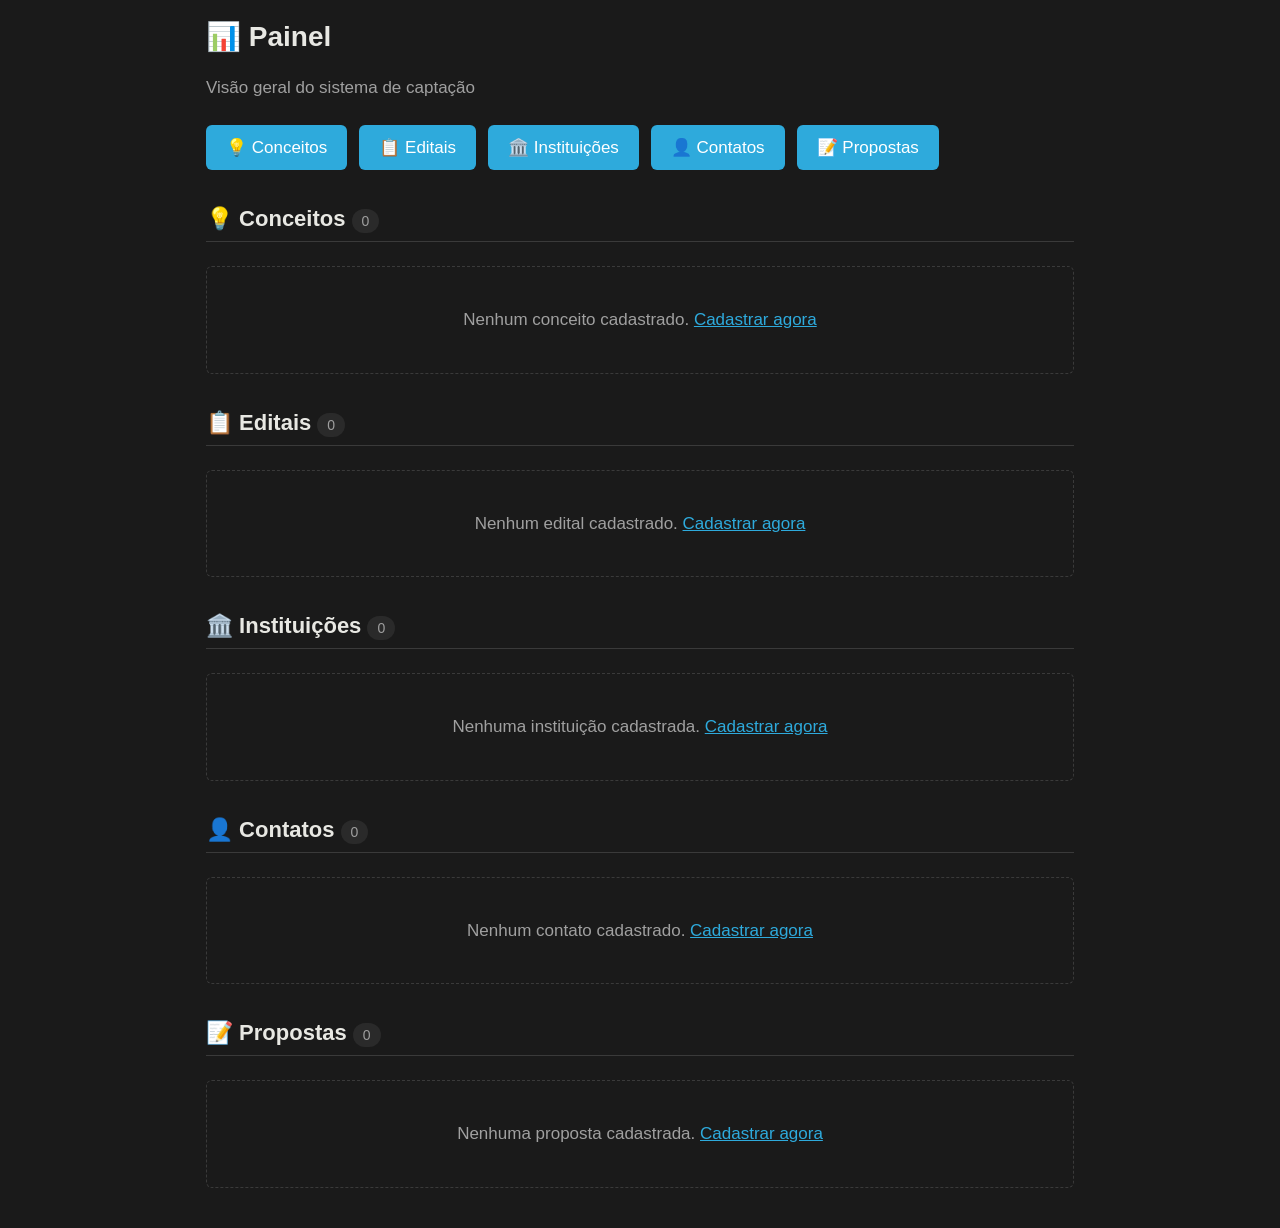
==== index.html @ 8b2a3caf "Add files via upload" ====
<!DOCTYPE html>
<html lang="pt-BR">
<head>
<meta charset="UTF-8">
<meta name="viewport" content="width=device-width, initial-scale=1.0">
<title>Painel · Sistema de Captação</title>
<link rel="stylesheet" href="style.css">
</head>
<body>

<h1>📊 Painel</h1>
<p class="subtitle">Visão geral do sistema de captação</p>

<div class="nav-links">
  <a href="conceitos.html">💡 Conceitos</a>
  <a href="editais.html">📋 Editais</a>
  <a href="instituicoes.html">🏛️ Instituições</a>
  <a href="contatos.html">👤 Contatos</a>
  <a href="propostas.html">📝 Propostas</a>
</div>

<div id="painel"></div>

<script>
function carregarLista(chave) {
  return JSON.parse(localStorage.getItem(chave) || '[]');
}

function formatarMoeda(valor) {
  if (!valor) return '-';
  return 'R$ ' + parseFloat(valor).toLocaleString('pt-BR', { minimumFractionDigits: 2 });
}

function formatarData(data) {
  if (!data) return '-';
  const d = new Date(data + 'T00:00:00');
  return d.toLocaleDateString('pt-BR');
}

function renderizarPainel() {
  const conceitos = carregarLista('conceitos');
  const editais = carregarLista('editais');
  const instituicoes = carregarLista('instituicoes');
  const contatos = carregarLista('contatos');
  const propostas = carregarLista('propostas');

  let html = '';

  // Conceitos
  html += `<h2>💡 Conceitos <span class="count-badge">${conceitos.length}</span></h2>`;
  if (conceitos.length === 0) {
    html += '<p class="empty-state">Nenhum conceito cadastrado. <a href="conceitos.html" style="color: var(--accent);">Cadastrar agora</a></p>';
  } else {
    conceitos.forEach((c, i) => {
      html += `<div class="card" onclick="location.href='conceitos.html?editar=${i}'">
        <h3>${c.nome || 'Sem nome'}</h3>
        <p><strong>Causa:</strong> ${c.causa || '-'}</p>
        <p><strong>Status:</strong> ${c.status || '-'}</p>
        <p><strong>O que falta:</strong> ${c.oQueFalta || '-'}</p>
      </div>`;
    });
  }

  // Editais
  html += `<h2>📋 Editais <span class="count-badge">${editais.length}</span></h2>`;
  if (editais.length === 0) {
    html += '<p class="empty-state">Nenhum edital cadastrado. <a href="editais.html" style="color: var(--accent);">Cadastrar agora</a></p>';
  } else {
    editais.forEach((e, i) => {
      html += `<div class="card" onclick="location.href='editais.html?editar=${i}'">
        <h3>${e.nome || 'Sem nome'}</h3>
        <p><strong>Órgão:</strong> ${e.orgao || '-'}</p>
        <p><strong>Prazo:</strong> ${formatarData(e.prazoInscricao)}</p>
        <p><strong>Teto:</strong> ${formatarMoeda(e.teto)}</p>
      </div>`;
    });
  }

  // Instituições
  html += `<h2>🏛️ Instituições <span class="count-badge">${instituicoes.length}</span></h2>`;
  if (instituicoes.length === 0) {
    html += '<p class="empty-state">Nenhuma instituição cadastrada. <a href="instituicoes.html" style="color: var(--accent);">Cadastrar agora</a></p>';
  } else {
    instituicoes.forEach((inst, i) => {
      html += `<div class="card" onclick="location.href='instituicoes.html?editar=${i}'">
        <h3>${inst.nome || 'Sem nome'}</h3>
        <p><strong>CNPJ:</strong> ${inst.cnpj || '-'}</p>
        <p><strong>Status:</strong> ${inst.status || '-'}</p>
      </div>`;
    });
  }

  // Contatos
  html += `<h2>👤 Contatos <span class="count-badge">${contatos.length}</span></h2>`;
  if (contatos.length === 0) {
    html += '<p class="empty-state">Nenhum contato cadastrado. <a href="contatos.html" style="color: var(--accent);">Cadastrar agora</a></p>';
  } else {
    contatos.forEach((c, i) => {
      html += `<div class="card" onclick="location.href='contatos.html?editar=${i}'">
        <h3>${c.nome || 'Sem nome'}</h3>
        <p><strong>Cargo:</strong> ${c.cargo || '-'}</p>
        <p><strong>Instituição:</strong> ${c.instituicao || '-'}</p>
        <p><strong>Status:</strong> ${c.status || '-'}</p>
      </div>`;
    });
  }

  // Propostas
  html += `<h2>📝 Propostas <span class="count-badge">${propostas.length}</span></h2>`;
  if (propostas.length === 0) {
    html += '<p class="empty-state">Nenhuma proposta cadastrada. <a href="propostas.html" style="color: var(--accent);">Cadastrar agora</a></p>';
  } else {
    propostas.forEach((p, i) => {
      html += `<div class="card" onclick="location.href='propostas.html?editar=${i}'">
        <h3>${p.nome || 'Sem nome'}</h3>
        <p><strong>Edital:</strong> ${p.edital || '-'}</p>
        <p><strong>Conceito:</strong> ${p.conceito || '-'}</p>
        <p><strong>Status:</strong> ${p.status || '-'}</p>
        <p><strong>Valor solicitado:</strong> ${formatarMoeda(p.valorSolicitado)}</p>
      </div>`;
    });
  }

  document.getElementById('painel').innerHTML = html;
}

renderizarPainel();
</script>

</body>
</html>
---- style.css ----
:root {
  --bg: #1a1a1a;
  --bg-soft: #2a2a2a;
  --border: #3a3a3a;
  --text: #e8e8e3;
  --text-soft: #a0a0a0;
  --accent: #2eaadc;
  --danger: #e03e3e;
  --warning: #f5a623;
  --success: #4dab5c;
  --radius: 6px;
  --font-base: 17px;
  --font-large: 19px;
  --spacing: 16px;
}

* { box-sizing: border-box; }

body {
  font-family: -apple-system, BlinkMacSystemFont, "Segoe UI", sans-serif;
  font-size: var(--font-base);
  line-height: 1.5;
  color: var(--text);
  background: var(--bg);
  margin: 0;
  padding: var(--spacing);
  max-width: 900px;
  margin: 0 auto;
}

h1 { font-size: 28px; margin: 0 0 8px 0; font-weight: 700; }
h2 { font-size: 22px; margin: 32px 0 12px 0; padding-bottom: 6px; border-bottom: 1px solid var(--border); font-weight: 600; }
h3 { font-size: 18px; margin: 20px 0 8px 0; font-weight: 600; }

.subtitle { color: var(--text-soft); margin-bottom: 24px; }

.back-link {
  display: inline-block;
  margin-bottom: 16px;
  color: var(--accent);
  text-decoration: none;
  font-size: 15px;
}

.back-link:hover { text-decoration: underline; }

.field { margin-bottom: var(--spacing); }

label {
  display: block;
  font-size: var(--font-base);
  font-weight: 500;
  margin-bottom: 6px;
  color: var(--text);
}

input[type="text"], input[type="number"], input[type="date"], input[type="url"], select, textarea {
  width: 100%;
  font-size: var(--font-large);
  padding: 10px 12px;
  border: 1px solid var(--border);
  border-radius: var(--radius);
  background: var(--bg-soft);
  color: var(--text);
  font-family: inherit;
  min-height: 44px;
}

textarea { min-height: 100px; resize: vertical; line-height: 1.5; }

input:focus, select:focus, textarea:focus {
  outline: none;
  border-color: var(--accent);
  box-shadow: 0 0 0 2px rgba(46, 170, 220, 0.3);
}

.checkbox-group { display: flex; align-items: center; gap: 10px; padding: 10px 0; }
.checkbox-group input[type="checkbox"] { width: 22px; height: 22px; cursor: pointer; accent-color: var(--accent); }
.checkbox-group label { margin: 0; cursor: pointer; }

.alert {
  background: #2d2a1a;
  border-left: 4px solid var(--warning);
  padding: 12px 16px;
  margin: 16px 0;
  border-radius: var(--radius);
  font-size: 15px;
}

.alert strong { display: block; margin-bottom: 6px; color: var(--warning); }
.alert ul { margin: 6px 0 0 0; padding-left: 20px; }
.alert li { margin-bottom: 4px; }

.row { display: grid; grid-template-columns: 1fr 1fr; gap: var(--spacing); }

@media (max-width: 600px) {
  .row { grid-template-columns: 1fr; }
  body { padding: 12px; }
  h1 { font-size: 24px; }
  h2 { font-size: 20px; }
}

.actions {
  display: flex;
  gap: 12px;
  flex-wrap: wrap;
  margin: 24px 0;
  padding: 16px;
  background: var(--bg-soft);
  border-radius: var(--radius);
}

button {
  font-size: var(--font-base);
  padding: 10px 20px;
  border: none;
  border-radius: var(--radius);
  cursor: pointer;
  font-weight: 500;
  min-height: 44px;
  font-family: inherit;
}

.btn-primary { background: var(--accent); color: white; }
.btn-secondary { background: var(--bg-soft); color: var(--text); border: 1px solid var(--border); }
.btn-danger { background: var(--danger); color: white; }
.btn-primary:hover { opacity: 0.9; }
.btn-secondary:hover { background: var(--border); }

.status-bar { display: flex; gap: 8px; flex-wrap: wrap; margin-bottom: 24px; }

.status-chip {
  padding: 6px 12px;
  border-radius: 20px;
  font-size: 14px;
  background: var(--bg-soft);
  border: 1px solid var(--border);
  cursor: pointer;
  color: var(--text);
}

.status-chip.active { background: var(--accent); color: white; border-color: var(--accent); }

table { width: 100%; border-collapse: collapse; margin: 12px 0; font-size: 15px; }
th, td { border: 1px solid var(--border); padding: 8px; text-align: left; }
th { background: var(--bg-soft); font-weight: 600; }
td input { border: none; padding: 4px; font-size: 15px; width: 100%; background: var(--bg); color: var(--text); }
td input:focus { background: var(--bg-soft); outline: 1px solid var(--accent); }

.total-box {
  background: var(--bg-soft);
  padding: 16px;
  border-radius: var(--radius);
  margin: 16px 0;
  font-size: var(--font-large);
}

.total-box strong { color: var(--accent); font-size: 22px; }

.saved-indicator {
  position: fixed;
  bottom: 20px;
  right: 20px;
  background: var(--success);
  color: white;
  padding: 10px 16px;
  border-radius: var(--radius);
  font-size: 14px;
  opacity: 0;
  transition: opacity 0.3s;
  pointer-events: none;
}

.saved-indicator.show { opacity: 1; }

.card {
  background: var(--bg-soft);
  border: 1px solid var(--border);
  border-radius: var(--radius);
  padding: 16px;
  margin-bottom: 12px;
  cursor: pointer;
  transition: border-color 0.2s;
}

.card:hover { border-color: var(--accent); }

.card h3 { margin: 0 0 8px 0; font-size: 18px; }
.card p { margin: 4px 0; font-size: 15px; color: var(--text-soft); }

.card-actions {
  display: flex;
  gap: 8px;
  margin-top: 12px;
  padding-top: 12px;
  border-top: 1px solid var(--border);
}

.card-actions button {
  font-size: 14px;
  padding: 6px 12px;
  min-height: 32px;
}

.nav-links { display: flex; gap: 12px; flex-wrap: wrap; margin: 24px 0; }

.nav-links a {
  padding: 10px 20px;
  background: var(--accent);
  color: white;
  text-decoration: none;
  border-radius: var(--radius);
  font-weight: 500;
}

.nav-links a:hover { opacity: 0.9; }

.empty-state {
  text-align: center;
  color: var(--text-soft);
  padding: 40px 20px;
  border: 1px dashed var(--border);
  border-radius: var(--radius);
  margin: 24px 0;
}

.hidden { display: none !important; }

.section-title {
  display: flex;
  justify-content: space-between;
  align-items: center;
  margin-bottom: 16px;
}

.section-title h2 { margin: 0; border: none; padding: 0; }

.count-badge {
  background: var(--bg-soft);
  color: var(--text-soft);
  padding: 4px 10px;
  border-radius: 12px;
  font-size: 14px;
  font-weight: normal;
}
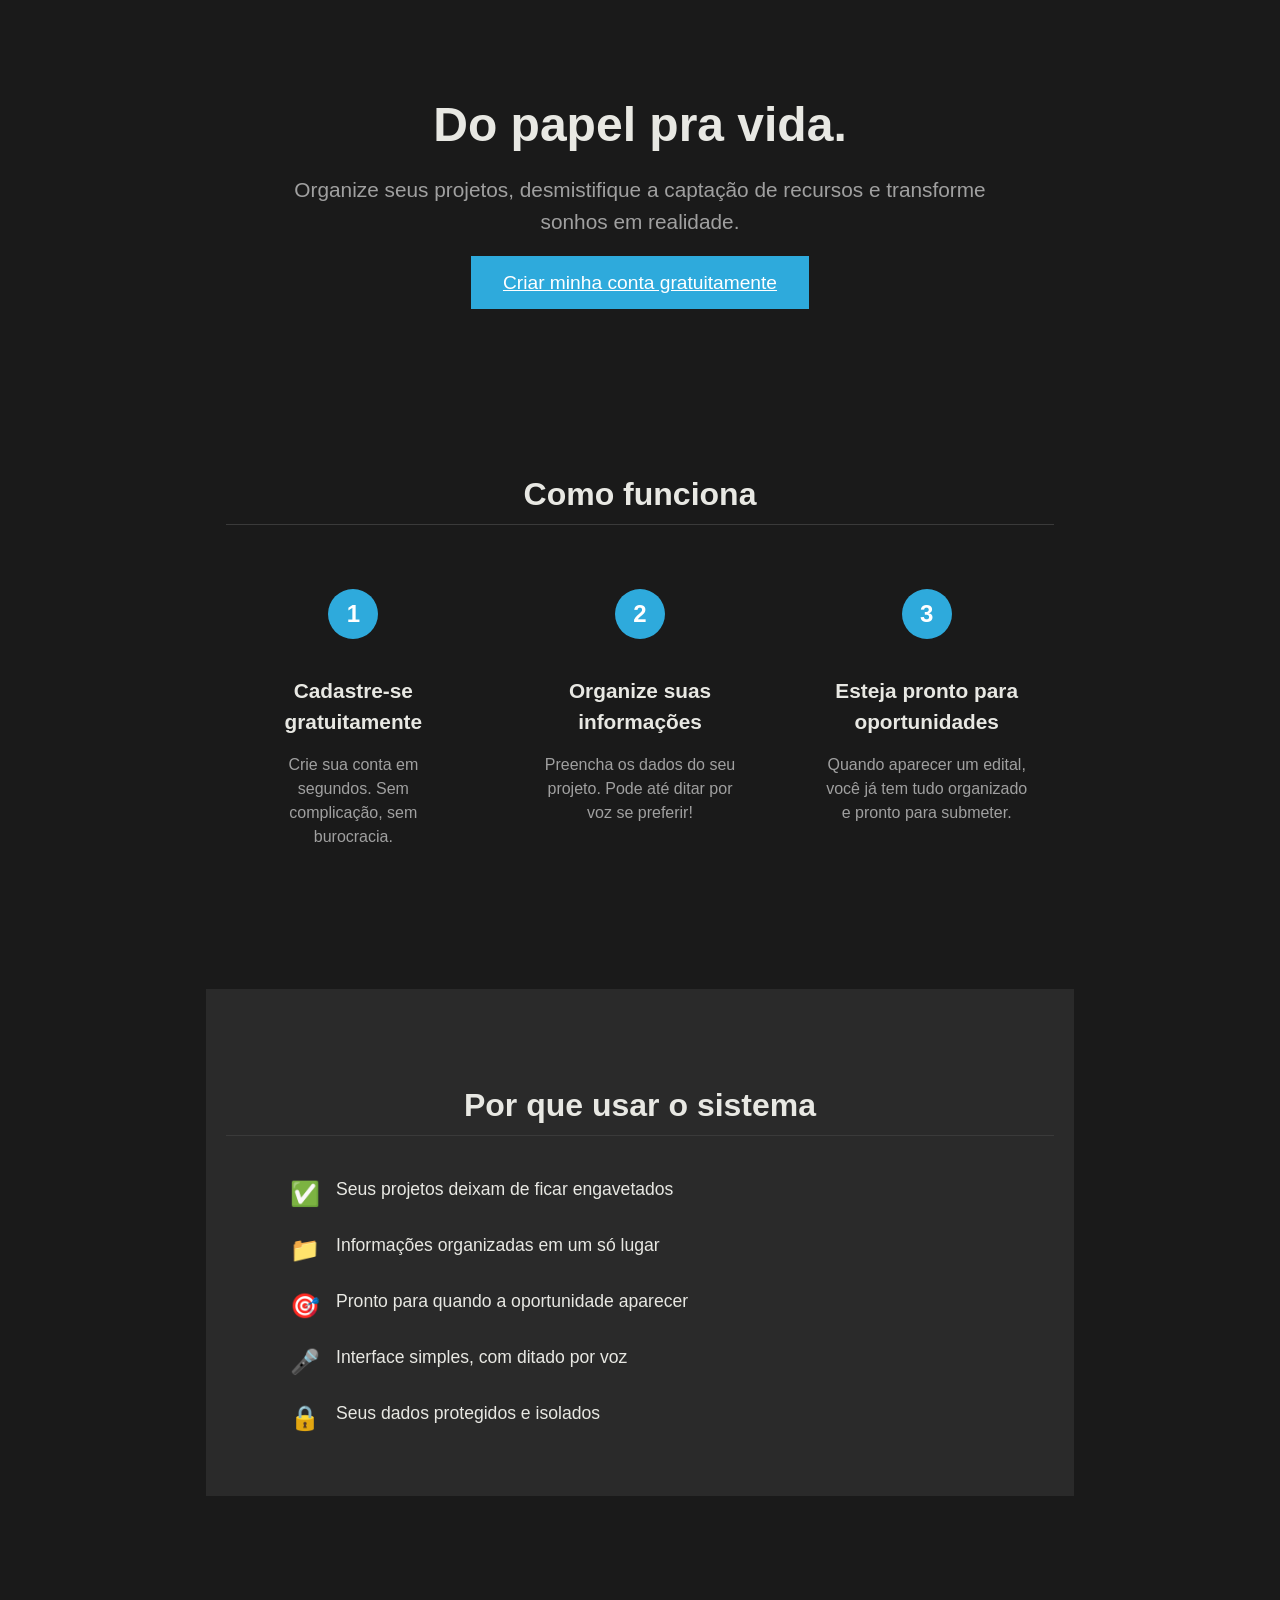
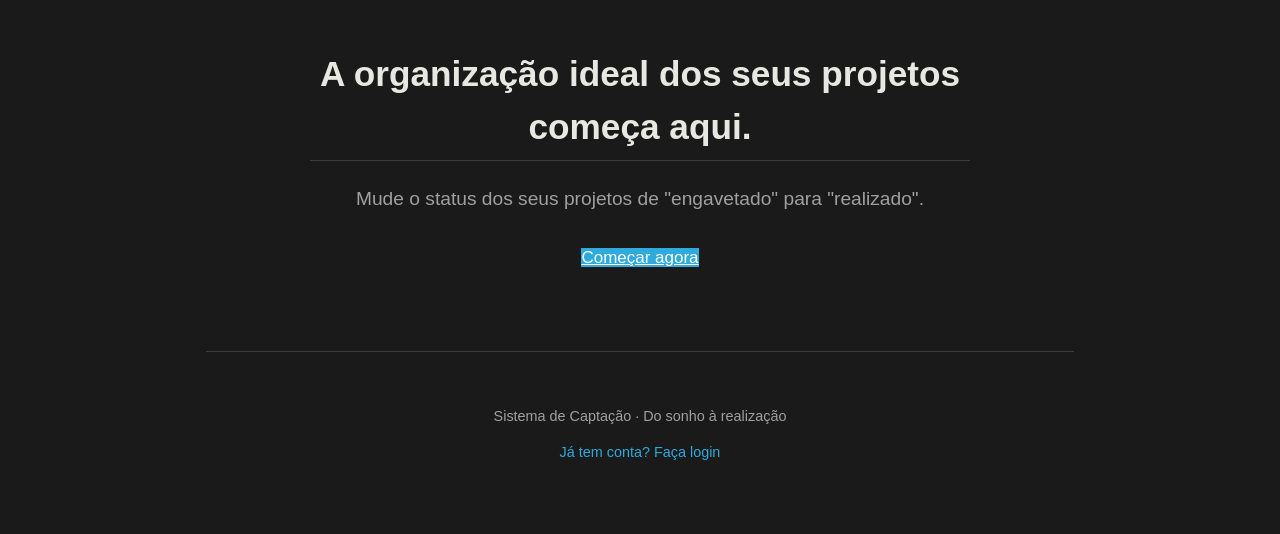
==== commit 89706243: "Add files via upload" ====
--- a/index.html
+++ b/index.html
@@ -3,129 +3,199 @@
 <head>
 <meta charset="UTF-8">
 <meta name="viewport" content="width=device-width, initial-scale=1.0">
-<title>Painel · Sistema de Captação</title>
+<title>Sistema de Captação · Do papel pra vida</title>
 <link rel="stylesheet" href="style.css">
+<style>
+  .hero {
+    text-align: center;
+    padding: 80px 20px;
+    max-width: 800px;
+    margin: 0 auto;
+  }
+  .hero h1 {
+    font-size: 3rem;
+    margin-bottom: 16px;
+    line-height: 1.2;
+  }
+  .hero p {
+    font-size: 1.3rem;
+    color: var(--text-soft);
+    margin-bottom: 32px;
+  }
+  .hero .btn-primary {
+    font-size: 1.2rem;
+    padding: 16px 32px;
+  }
+  
+  .section {
+    max-width: 900px;
+    margin: 0 auto;
+    padding: 60px 20px;
+  }
+  .section h2 {
+    text-align: center;
+    font-size: 2rem;
+    margin-bottom: 40px;
+  }
+  
+  .steps {
+    display: grid;
+    grid-template-columns: repeat(auto-fit, minmax(250px, 1fr));
+    gap: 32px;
+    margin-top: 40px;
+  }
+  .step {
+    text-align: center;
+    padding: 24px;
+  }
+  .step-number {
+    display: inline-block;
+    width: 50px;
+    height: 50px;
+    line-height: 50px;
+    border-radius: 50%;
+    background: var(--accent);
+    color: white;
+    font-size: 1.5rem;
+    font-weight: bold;
+    margin-bottom: 16px;
+  }
+  .step h3 {
+    font-size: 1.3rem;
+    margin-bottom: 12px;
+  }
+  .step p {
+    color: var(--text-soft);
+    font-size: 1rem;
+  }
+  
+  .benefits {
+    background: var(--bg-soft);
+    padding: 60px 20px;
+    margin: 40px 0;
+  }
+  .benefits-list {
+    max-width: 700px;
+    margin: 0 auto;
+    display: grid;
+    gap: 20px;
+  }
+  .benefit-item {
+    display: flex;
+    align-items: start;
+    gap: 16px;
+    font-size: 1.1rem;
+  }
+  .benefit-icon {
+    font-size: 1.5rem;
+    flex-shrink: 0;
+  }
+  
+  .cta-final {
+    text-align: center;
+    padding: 80px 20px;
+    max-width: 700px;
+    margin: 0 auto;
+  }
+  .cta-final h2 {
+    font-size: 2.2rem;
+    margin-bottom: 24px;
+  }
+  .cta-final p {
+    font-size: 1.2rem;
+    color: var(--text-soft);
+    margin-bottom: 32px;
+  }
+  
+  footer {
+    text-align: center;
+    padding: 40px 20px;
+    border-top: 1px solid var(--border);
+    color: var(--text-soft);
+    font-size: 0.9rem;
+  }
+  
+  @media (max-width: 768px) {
+    .hero h1 { font-size: 2rem; }
+    .hero p { font-size: 1.1rem; }
+    .section h2 { font-size: 1.5rem; }
+  }
+</style>
 </head>
 <body>
 
-<h1>📊 Painel</h1>
-<p class="subtitle">Visão geral do sistema de captação</p>
-
-<div class="nav-links">
-  <a href="conceitos.html">💡 Conceitos</a>
-  <a href="editais.html">📋 Editais</a>
-  <a href="instituicoes.html">🏛️ Instituições</a>
-  <a href="contatos.html">👤 Contatos</a>
-  <a href="propostas.html">📝 Propostas</a>
-</div>
-
-<div id="painel"></div>
-
-<script>
-function carregarLista(chave) {
-  return JSON.parse(localStorage.getItem(chave) || '[]');
-}
-
-function formatarMoeda(valor) {
-  if (!valor) return '-';
-  return 'R$ ' + parseFloat(valor).toLocaleString('pt-BR', { minimumFractionDigits: 2 });
-}
-
-function formatarData(data) {
-  if (!data) return '-';
-  const d = new Date(data + 'T00:00:00');
-  return d.toLocaleDateString('pt-BR');
-}
-
-function renderizarPainel() {
-  const conceitos = carregarLista('conceitos');
-  const editais = carregarLista('editais');
-  const instituicoes = carregarLista('instituicoes');
-  const contatos = carregarLista('contatos');
-  const propostas = carregarLista('propostas');
-
-  let html = '';
-
-  // Conceitos
-  html += `<h2>💡 Conceitos <span class="count-badge">${conceitos.length}</span></h2>`;
-  if (conceitos.length === 0) {
-    html += '<p class="empty-state">Nenhum conceito cadastrado. <a href="conceitos.html" style="color: var(--accent);">Cadastrar agora</a></p>';
-  } else {
-    conceitos.forEach((c, i) => {
-      html += `<div class="card" onclick="location.href='conceitos.html?editar=${i}'">
-        <h3>${c.nome || 'Sem nome'}</h3>
-        <p><strong>Causa:</strong> ${c.causa || '-'}</p>
-        <p><strong>Status:</strong> ${c.status || '-'}</p>
-        <p><strong>O que falta:</strong> ${c.oQueFalta || '-'}</p>
-      </div>`;
-    });
-  }
-
-  // Editais
-  html += `<h2>📋 Editais <span class="count-badge">${editais.length}</span></h2>`;
-  if (editais.length === 0) {
-    html += '<p class="empty-state">Nenhum edital cadastrado. <a href="editais.html" style="color: var(--accent);">Cadastrar agora</a></p>';
-  } else {
-    editais.forEach((e, i) => {
-      html += `<div class="card" onclick="location.href='editais.html?editar=${i}'">
-        <h3>${e.nome || 'Sem nome'}</h3>
-        <p><strong>Órgão:</strong> ${e.orgao || '-'}</p>
-        <p><strong>Prazo:</strong> ${formatarData(e.prazoInscricao)}</p>
-        <p><strong>Teto:</strong> ${formatarMoeda(e.teto)}</p>
-      </div>`;
-    });
-  }
-
-  // Instituições
-  html += `<h2>🏛️ Instituições <span class="count-badge">${instituicoes.length}</span></h2>`;
-  if (instituicoes.length === 0) {
-    html += '<p class="empty-state">Nenhuma instituição cadastrada. <a href="instituicoes.html" style="color: var(--accent);">Cadastrar agora</a></p>';
-  } else {
-    instituicoes.forEach((inst, i) => {
-      html += `<div class="card" onclick="location.href='instituicoes.html?editar=${i}'">
-        <h3>${inst.nome || 'Sem nome'}</h3>
-        <p><strong>CNPJ:</strong> ${inst.cnpj || '-'}</p>
-        <p><strong>Status:</strong> ${inst.status || '-'}</p>
-      </div>`;
-    });
-  }
-
-  // Contatos
-  html += `<h2>👤 Contatos <span class="count-badge">${contatos.length}</span></h2>`;
-  if (contatos.length === 0) {
-    html += '<p class="empty-state">Nenhum contato cadastrado. <a href="contatos.html" style="color: var(--accent);">Cadastrar agora</a></p>';
-  } else {
-    contatos.forEach((c, i) => {
-      html += `<div class="card" onclick="location.href='contatos.html?editar=${i}'">
-        <h3>${c.nome || 'Sem nome'}</h3>
-        <p><strong>Cargo:</strong> ${c.cargo || '-'}</p>
-        <p><strong>Instituição:</strong> ${c.instituicao || '-'}</p>
-        <p><strong>Status:</strong> ${c.status || '-'}</p>
-      </div>`;
-    });
-  }
-
-  // Propostas
-  html += `<h2>📝 Propostas <span class="count-badge">${propostas.length}</span></h2>`;
-  if (propostas.length === 0) {
-    html += '<p class="empty-state">Nenhuma proposta cadastrada. <a href="propostas.html" style="color: var(--accent);">Cadastrar agora</a></p>';
-  } else {
-    propostas.forEach((p, i) => {
-      html += `<div class="card" onclick="location.href='propostas.html?editar=${i}'">
-        <h3>${p.nome || 'Sem nome'}</h3>
-        <p><strong>Edital:</strong> ${p.edital || '-'}</p>
-        <p><strong>Conceito:</strong> ${p.conceito || '-'}</p>
-        <p><strong>Status:</strong> ${p.status || '-'}</p>
-        <p><strong>Valor solicitado:</strong> ${formatarMoeda(p.valorSolicitado)}</p>
-      </div>`;
-    });
-  }
-
-  document.getElementById('painel').innerHTML = html;
-}
-
-renderizarPainel();
-</script>
+<!-- HERO -->
+<section class="hero">
+  <h1>Do papel pra vida.</h1>
+  <p>Organize seus projetos, desmistifique a captação de recursos e transforme sonhos em realidade.</p>
+  <a href="cadastro.html" class="btn-primary">Criar minha conta gratuitamente</a>
+</section>
+
+<!-- COMO FUNCIONA -->
+<section class="section">
+  <h2>Como funciona</h2>
+  <div class="steps">
+    <div class="step">
+      <div class="step-number">1</div>
+      <h3>Cadastre-se gratuitamente</h3>
+      <p>Crie sua conta em segundos. Sem complicação, sem burocracia.</p>
+    </div>
+    <div class="step">
+      <div class="step-number">2</div>
+      <h3>Organize suas informações</h3>
+      <p>Preencha os dados do seu projeto. Pode até ditar por voz se preferir!</p>
+    </div>
+    <div class="step">
+      <div class="step-number">3</div>
+      <h3>Esteja pronto para oportunidades</h3>
+      <p>Quando aparecer um edital, você já tem tudo organizado e pronto para submeter.</p>
+    </div>
+  </div>
+</section>
+
+<!-- BENEFÍCIOS -->
+<section class="benefits">
+  <div class="section" style="padding: 0;">
+    <h2>Por que usar o sistema</h2>
+    <div class="benefits-list">
+      <div class="benefit-item">
+        <span class="benefit-icon">✅</span>
+        <span>Seus projetos deixam de ficar engavetados</span>
+      </div>
+      <div class="benefit-item">
+        <span class="benefit-icon">📁</span>
+        <span>Informações organizadas em um só lugar</span>
+      </div>
+      <div class="benefit-item">
+        <span class="benefit-icon">🎯</span>
+        <span>Pronto para quando a oportunidade aparecer</span>
+      </div>
+      <div class="benefit-item">
+        <span class="benefit-icon">🎤</span>
+        <span>Interface simples, com ditado por voz</span>
+      </div>
+      <div class="benefit-item">
+        <span class="benefit-icon">🔒</span>
+        <span>Seus dados protegidos e isolados</span>
+      </div>
+    </div>
+  </div>
+</section>
+
+<!-- CTA FINAL -->
+<section class="cta-final">
+  <h2>A organização ideal dos seus projetos começa aqui.</h2>
+  <p>Mude o status dos seus projetos de "engavetado" para "realizado".</p>
+  <a href="cadastro.html" class="btn-primary">Começar agora</a>
+</section>
+
+<!-- RODAPÉ -->
+<footer>
+  <p>Sistema de Captação · Do sonho à realização</p>
+  <p style="margin-top: 8px;">
+    <a href="login.html" style="color: var(--accent); text-decoration: none;">Já tem conta? Faça login</a>
+  </p>
+</footer>
 
 </body>
 </html>
